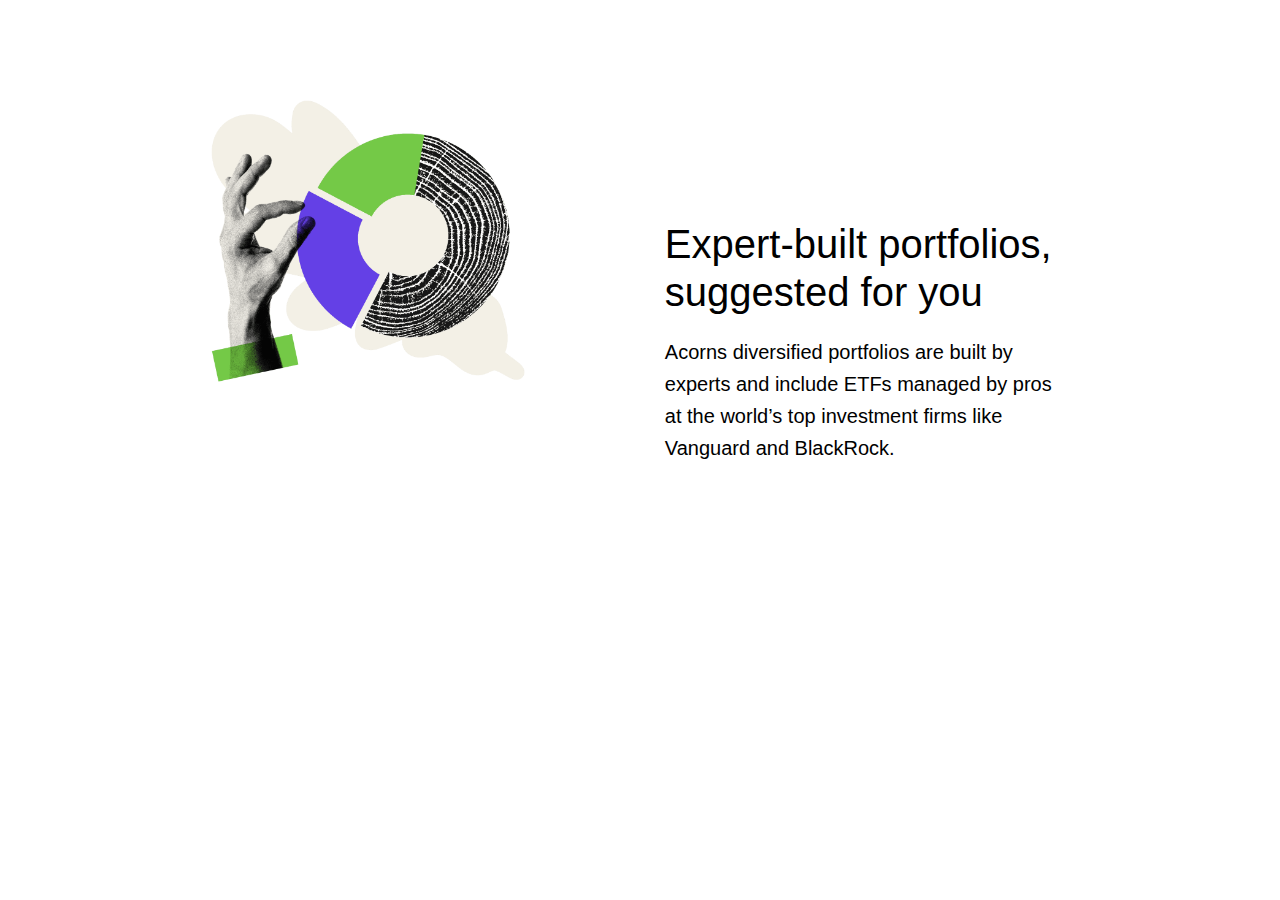
==== index.html @ bcb66275 "upcode" ====
<!DOCTYPE html>
<html lang="en">
<head>
    <meta charset="UTF-8">
    <meta name="viewport" content="width=device-width, initial-scale=1.0">
    <link rel="stylesheet" href="./assets/css/base.css">
    <link rel="stylesheet" href="./assets/css/main.css">
    <title>PROJECT DEMO THREE</title>
</head>
<body>
    <!-- !: XUAN -->
    <div id="content-main">
       <div class="content-section-two">
            <div class="section-img row-half">
                <div class="section-img-suggested">
                    <img src="./assets/image/content-section-two.webp" alt="SUGGESTED" class="section-two-sugg">
                </div>
            </div>

            <div class="section-text row-half">
                <div class="section-text-one">
                    <h1>Expert-built portfolios, suggested for you</h1>
                </div>

                <div class="section-text-two">
                    <p>Acorns diversified portfolios are built by experts and include ETFs managed by pros at the world’s top investment firms like Vanguard and BlackRock.</p>
                </div>
            </div>
       </div>
    </div>
    <!-- !: XUAN -->
</body>
</html>
---- assets/css/base.css ----
*{
    margin: 0;
    padding: 0;
    box-sizing: border-box;
}

body {
    font-family: "Avenir Next", Helvetica, Arial, sans-serif;
    background-color: #ffffff;
}
:root {
    --text-color: #191919;
}
---- assets/css/main.css ----
/* !: XUAN */
.content-section-two {
    display: flex;
    margin: 100px 151px 0px 151px;
    padding: 0px 60px;
}

.content-section-two .section-img {
    margin-right: 80px;
}

.content-section-two .section-img-suggested {
    width: 100%;
    text-align: center;
}

.content-section-two .section-img-suggested img {
    width: 100%; 
}

.content-section-two .section-text {
    padding: 120px 0px 0px 60px;
   
}

.content-section-two .section-text .section-text-one h1{
    font-weight: 500;
    font-size: 40px;
    line-height: 48px;
    letter-spacing: 0;
    margin-bottom: 20px;
}

.content-section-two .section-text .section-text-two p {
    font-size: 20px;
    line-height: 32px;
    font-weight: 500;
    letter-spacing: 0;
}
/* !: XUAN */
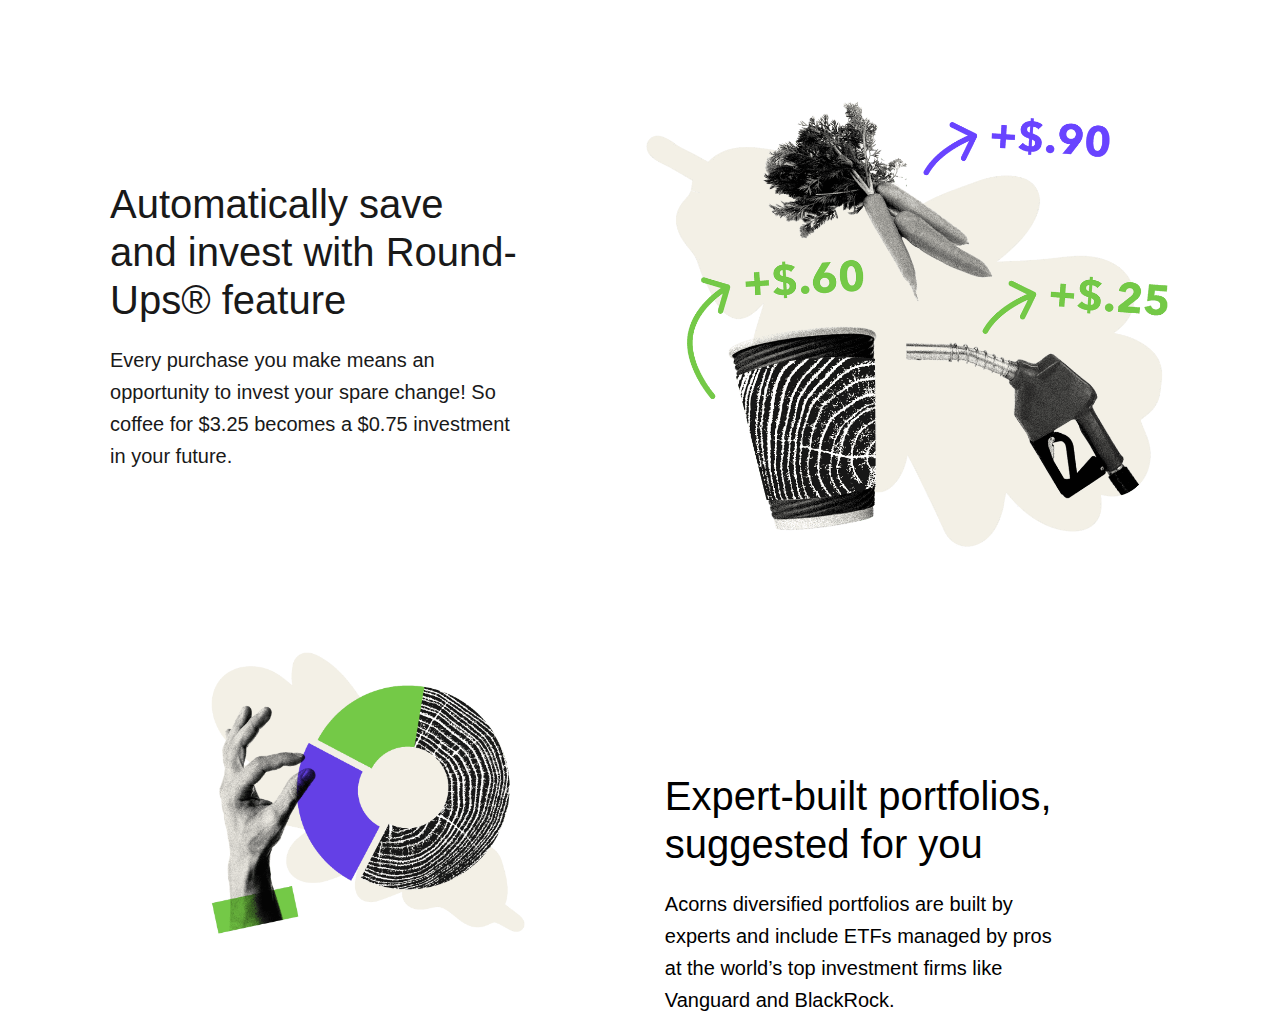
==== commit ae3cfcea: "Merge branch 'content-section-two' into sub-master" ====
--- a/index.html
+++ b/index.html
@@ -10,6 +10,31 @@
 <body>
     <!-- !: XUAN -->
     <div id="content-main">
+        <!-- !CODE CUA MIN MIN -->
+        <!-- *BEGIN CONTENT-SECTION-ONE -->
+        <div id="content-section-one">
+            <!--?WRAPPER-CONTENT-ONE -->
+            <div class="wrapper-content-one">
+                <!-- &CONTENT-TEXT-HEADER -->
+                <h2 class="content-text-header">
+                    Automatically save <br>
+                    and invest with Round-<br>
+                    Ups® feature
+                </h2>
+                <!-- &CONTET-TEXT-PARA -->
+                <p class="content-text-paragraph">
+                    Every purchase you make means an <br>
+                    opportunity to invest your spare change! So <br>
+                    coffee for $3.25 becomes a $0.75 investment <br> in your future.
+                </p>
+            </div>
+            <!--?WRAPPER-CONTENT-TWO -->
+            <div class="wrapper-content-two">
+                <img src="./assets/image/content-section-one.webp" alt="" class="content-text-img">
+            </div>
+        </div>
+        <!-- *END CONTENT-SECTION-ONE -->
+        <!-- !CODE CUA MIN MIN -->
        <div class="content-section-two">
             <div class="section-img row-half">
                 <div class="section-img-suggested">
--- a/assets/css/main.css
+++ b/assets/css/main.css
@@ -1,3 +1,47 @@
+/* !CODE CUA MIN MIN */
+/* *BEGIN CONTENT-SECTION-ONE */
+/* ?WRAPPER-CONTENT-ONE */
+#content-section-one
+.wrapper-content-one
+.content-text-header{
+    font-size: 40px;
+    line-height: 48px;
+    letter-spacing: 0;
+    font-weight: 500;
+    color: var(--text-color);
+    margin-bottom: 20px;
+}
+#content-section-one
+.wrapper-content-one
+.content-text-paragraph{
+    font-size: 20px;
+    line-height: 32px;
+    color: var(--text-color);
+    font-weight: 200;
+}
+.wrapper-content-one{
+    position: relative;
+    top: 0;
+    left: 23px;
+}
+/* ?WRAPPER-CONTENT-TWO  */
+#content-section-one
+.wrapper-content-two
+.content-text-img{
+    position: relative;
+    top: 0;
+    right: 23px;
+    width: 525px;
+    height: 448px;
+}
+/**CONTENT-SECTION-ONE*/
+#content-section-one{
+    display: flex;
+    justify-content: space-around;
+    align-items: center;
+    margin-top: 100px;
+}
+/* !CODE CUA MIN MIN */
 /* !: XUAN */
 .content-section-two {
     display: flex;
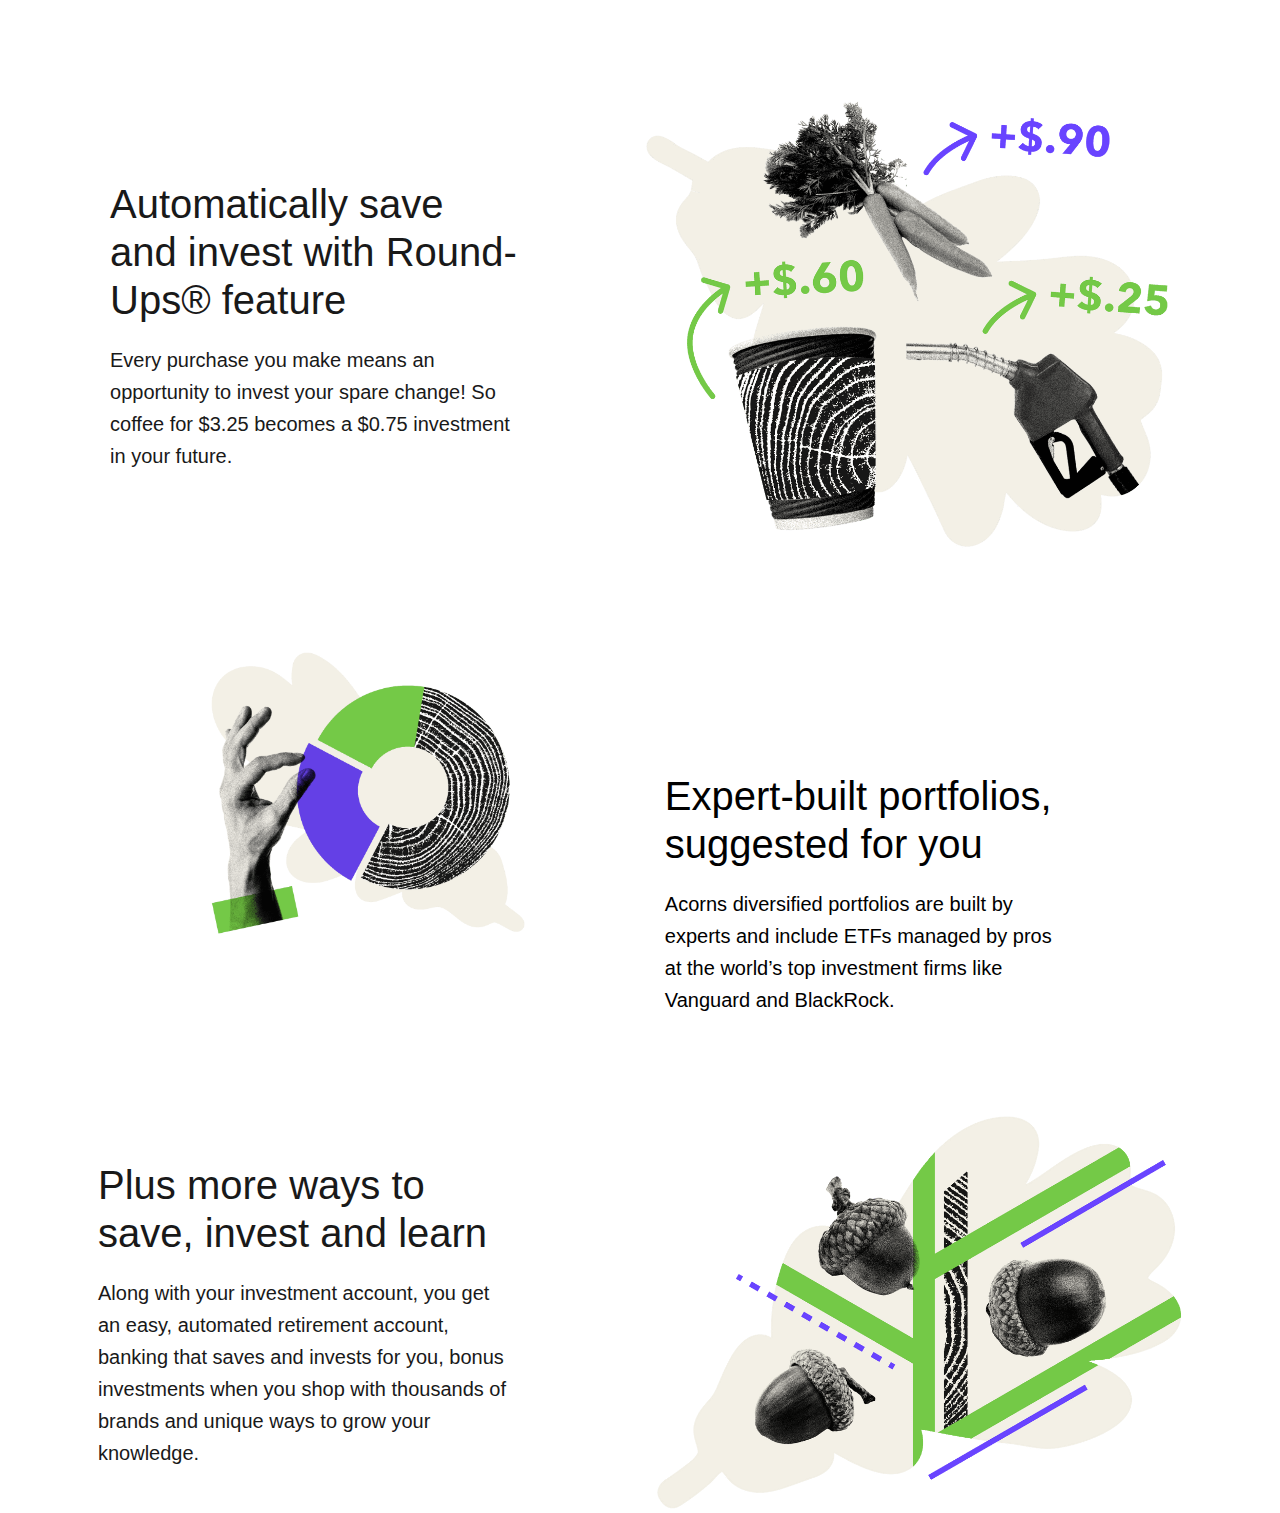
==== commit 4c444cf7: "da xu ly xong 3 source code" ====
--- a/index.html
+++ b/index.html
@@ -8,7 +8,6 @@
     <title>PROJECT DEMO THREE</title>
 </head>
 <body>
-    <!-- !: XUAN -->
     <div id="content-main">
         <!-- !CODE CUA MIN MIN -->
         <!-- *BEGIN CONTENT-SECTION-ONE -->
@@ -35,7 +34,8 @@
         </div>
         <!-- *END CONTENT-SECTION-ONE -->
         <!-- !CODE CUA MIN MIN -->
-       <div class="content-section-two">
+        <!-- !: XUAN -->
+        <div class="content-section-two">
             <div class="section-img row-half">
                 <div class="section-img-suggested">
                     <img src="./assets/image/content-section-two.webp" alt="SUGGESTED" class="section-two-sugg">
@@ -51,8 +51,25 @@
                     <p>Acorns diversified portfolios are built by experts and include ETFs managed by pros at the world’s top investment firms like Vanguard and BlackRock.</p>
                 </div>
             </div>
-       </div>
+        </div>
+        <!-- !: XUAN -->
+        <!--!: SOURCE CODE ADAM HOANG -->
+        <!-- *: CONTENT SECTION THREE -->
+        <div id="content-section-three">
+            <!-- ?: CONTENT WRAPPER ELEMENT ONE -->
+            <div class="content-wrapper-text_one">
+                <!-- &: WRAPPER HEADING -->
+                <h2 class="content-text-heading">Plus more ways to <br>save, invest and learn</h2>
+                <!-- &: WRAPPER DESCRIPTION -->
+                <p class="content-text-description">Along with your investment account, you get <br>an easy, automated retirement account, <br>banking that saves and invests for you, bonus <br>investments when you shop with thousands of <br>brands and unique ways to grow your <br>knowledge.</p>
+            </div>
+            <!-- ?: CONTENT WRAPPER ELEMENT TWO -->
+            <!-- &: CONTENT WRAPPER IMAGE -->
+            <div class="content-wrapper-image_two">
+                <img src="./assets/image/content-section-three.webp" alt="img-section-three" class="content-img-section-three">
+            </div>
+        </div>
+        <!--!: SOURCE CODE ADAM HOANG -->
     </div>
-    <!-- !: XUAN -->
 </body>
 </html>--- a/assets/css/base.css
+++ b/assets/css/base.css
@@ -12,3 +12,11 @@
     --text-color: #191919;
 }
 
+<<<<<<< HEAD
+/* COMMON */
+.row-half {
+    width: 50%;
+}
+/* END COMMON */
+=======
+>>>>>>> content-section-three
--- a/assets/css/main.css
+++ b/assets/css/main.css
@@ -81,4 +81,50 @@
     font-weight: 500;
     letter-spacing: 0;
 }
-/* !: XUAN */+/* !: XUAN */
+/* !: CODE ADAM HOANG */
+
+#content-section-three {
+    margin-top: 100px;
+    padding: 0 60px;
+    display: flex;
+    justify-content: center;
+    align-items: center;
+    /* margin-left: 127px;
+    margin-right: 127px; */
+
+}
+
+#content-section-three
+.content-wrapper-text_one {
+    margin-right: 151px;
+}
+
+#content-section-three 
+.content-wrapper-text_one
+.content-text-heading {
+    font-size: 40px;
+    line-height: 48px;
+    margin-bottom: 20px;
+    font-weight: 500;
+    color: var(--text-color);
+}
+
+#content-section-three
+.content-wrapper-text_one
+.content-text-description {
+    font-size: 20px;
+    line-height: 32px;
+    font-weight: 400;
+    color: var(--text-color);
+}
+
+#content-section-three
+.content-wrapper-image_two
+.content-img-section-three {
+    width: 525px;
+    /* margin-left: 155px; */
+    height: 393px;
+}
+
+/* !: CODE ADAM HOANG */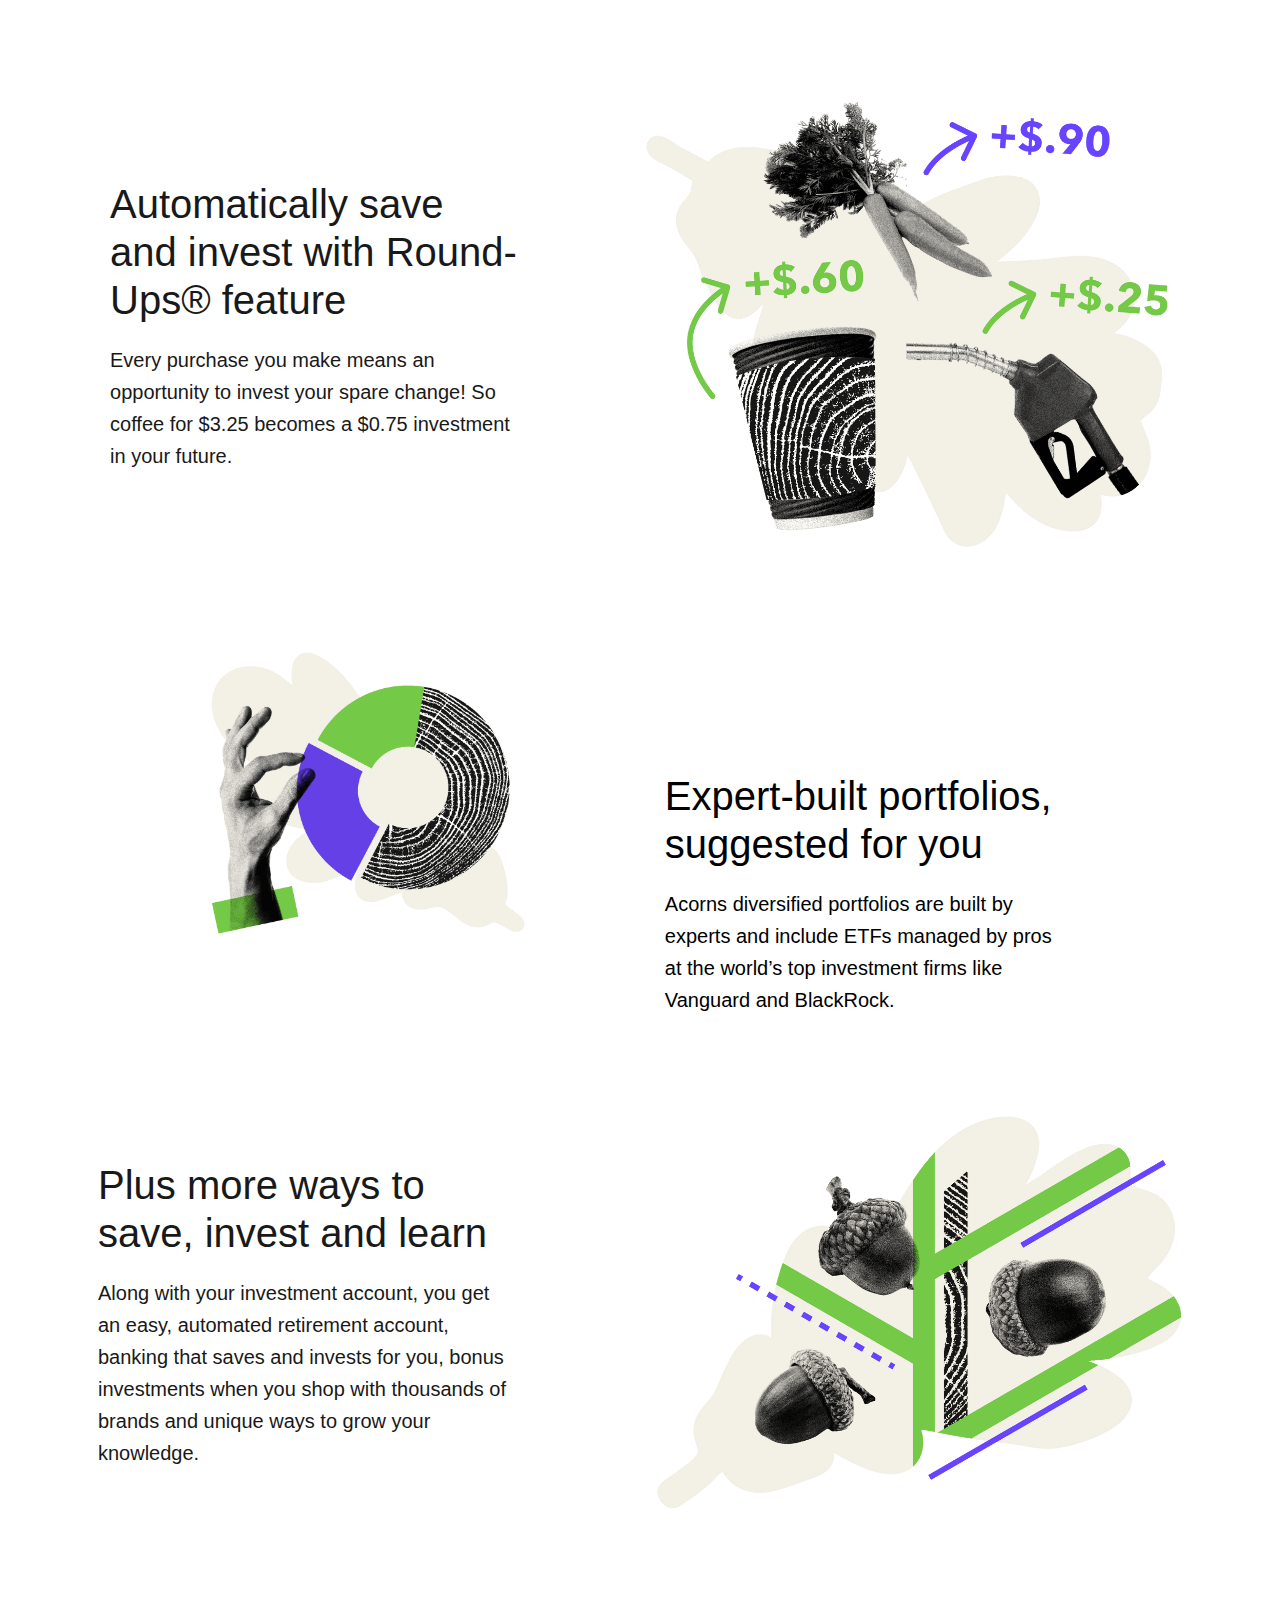
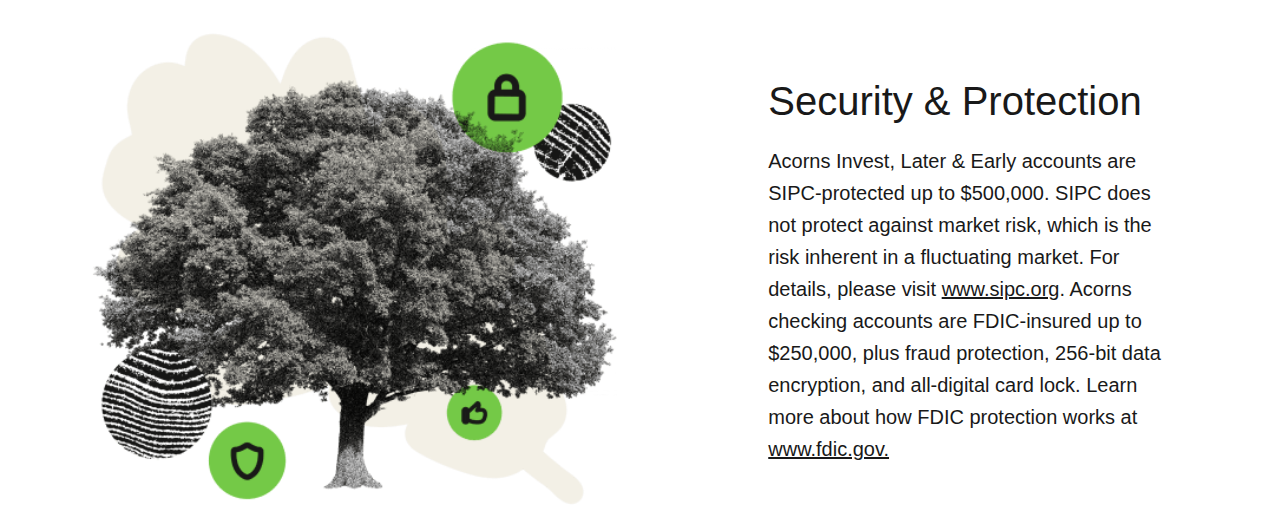
==== commit aa7fa619: "Merge branch 'content-section-four' into sub-master" ====
--- a/index.html
+++ b/index.html
@@ -70,6 +70,38 @@
             </div>
         </div>
         <!--!: SOURCE CODE ADAM HOANG -->
+        <!-- !: SOURCE CODE PBEMITS -->
+        <!-- *: CONTENT SECTION FOUR -->
+        <div id="content-section-four">
+            <!-- ?: CONTENT WRAPPER ELEMENT ONE -->
+            <div class="content-wrapper-element-one">
+                <!-- &: WRAPPER ELEMENT IMAGE -->
+                <div class="wrapper-element-image">
+                    <img src="./assets/image/content-section-four.webp" alt="image four" class="wrapper-element-img">
+                </div>
+            </div>
+            <!-- ?: CONTENT WRAPPER ELEMENT TWO -->
+            <div class="content-wrapper-element-two">
+                <div class="wrapper-element-texts">
+                <!-- &: WRAPPER ELEMENT HEADING -->
+                    <h2 class="wrapper-element-heading">Security & Protection</h2>
+                <!-- &: WRAPPER ELEMENT PARAGRAH -->
+                    <p class="wrapper-element-paragrah">
+                        Acorns Invest, Later & Early accounts are <br>
+                        SIPC-protected up to $500,000. SIPC does <br>
+                        not protect against market risk, which is the <br>
+                        risk inherent in a fluctuating market. For <br>
+                        details, please visit <a href="#">www.sipc.org</a>. Acorns <br>
+                        checking accounts are FDIC-insured up to <br>
+                        $250,000, plus fraud protection, 256-bit data <br>
+                        encryption, and all-digital card lock. Learn <br>
+                        more about how FDIC protection works at <br>
+                        <a href="#">www.fdic.gov.</a>
+                    </p>
+                </div>
+            </div>
+        </div>
+        <!-- !: SOURCE CODE PBEMITS -->
     </div>
 </body>
 </html>--- a/assets/css/main.css
+++ b/assets/css/main.css
@@ -127,4 +127,63 @@
     height: 393px;
 }
 
-/* !: CODE ADAM HOANG */+/* !: CODE ADAM HOANG */
+/* !: SOURCE CODE PBEMITS */
+/* *: CONTENT SECTION FOUR */
+#content-main
+#content-section-four {
+    margin-top: 120px;
+    display: flex;
+    align-items: center;
+    justify-content: center;
+}
+#content-section-four
+.content-wrapper-element-one {
+    margin-right: 27px;
+}
+#content-section-four
+.content-wrapper-element-two {
+    margin-left: 151px;
+    position: relative;
+    left: -27px;
+}
+/* ?: CONTENT WRAPPER ELEMENT ONE */
+/* &: WRAPPER ELEMENT IMAGE */
+#content-section-four
+.content-wrapper-element-one
+.wrapper-element-image 
+.wrapper-element-img {
+    width: 525px;
+    height: 472px;
+}
+/* ?: CONTENT WRAPPER ELEMENT TWO */
+/* &: WRAPPER ELEMENT HEADING */
+#content-section-four
+.content-wrapper-element-two
+.wrapper-element-texts
+.wrapper-element-heading {
+    font-size: 40px;
+    line-height: 48px;
+    letter-spacing: 0;
+    font-weight: 500;
+    color: var(--text-color);
+    margin-bottom: 20px;
+}
+/* &: WRAPPER ELEMENT PARAGRAH */
+#content-section-four
+.content-wrapper-element-two
+.wrapper-element-texts
+.wrapper-element-paragrah {
+    font-size: 20px;
+    line-height: 32px;
+    letter-spacing: 0;
+    font-weight: 50;
+    color: var(--text-color);
+}
+#content-section-four
+.content-wrapper-element-two
+.wrapper-element-texts
+.wrapper-element-paragrah a {
+color: var(--text-color);
+}
+/* !: SOURCE CODE PBEMITS */
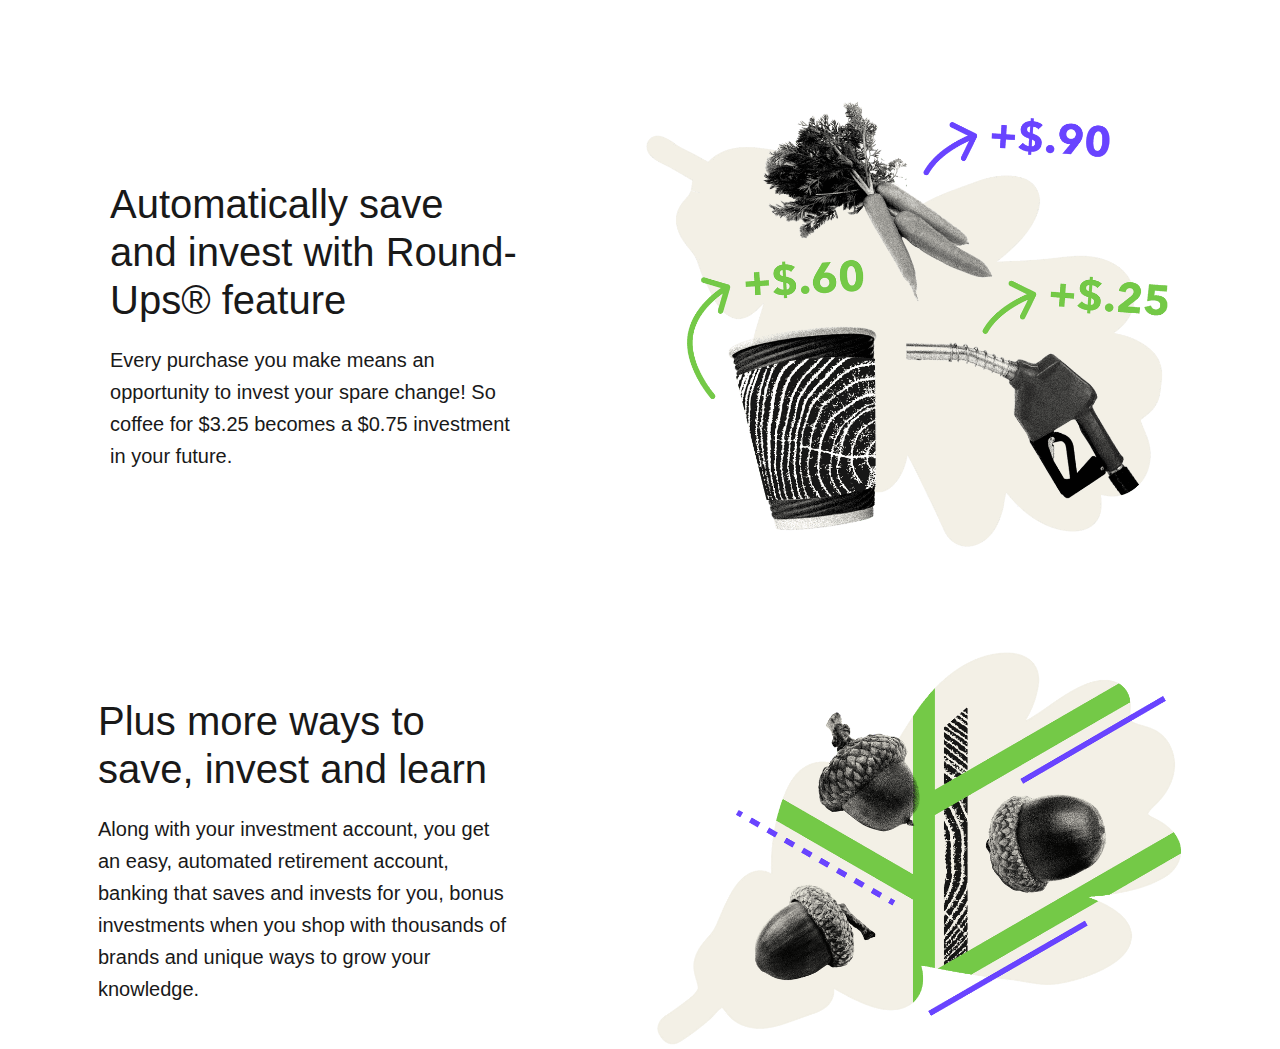
==== commit 3b45dff4: "Merge branch 'content-section-one' into content-section-three" ====
--- a/index.html
+++ b/index.html
@@ -34,25 +34,6 @@
         </div>
         <!-- *END CONTENT-SECTION-ONE -->
         <!-- !CODE CUA MIN MIN -->
-        <!-- !: XUAN -->
-        <div class="content-section-two">
-            <div class="section-img row-half">
-                <div class="section-img-suggested">
-                    <img src="./assets/image/content-section-two.webp" alt="SUGGESTED" class="section-two-sugg">
-                </div>
-            </div>
-
-            <div class="section-text row-half">
-                <div class="section-text-one">
-                    <h1>Expert-built portfolios, suggested for you</h1>
-                </div>
-
-                <div class="section-text-two">
-                    <p>Acorns diversified portfolios are built by experts and include ETFs managed by pros at the world’s top investment firms like Vanguard and BlackRock.</p>
-                </div>
-            </div>
-        </div>
-        <!-- !: XUAN -->
         <!--!: SOURCE CODE ADAM HOANG -->
         <!-- *: CONTENT SECTION THREE -->
         <div id="content-section-three">
@@ -70,38 +51,6 @@
             </div>
         </div>
         <!--!: SOURCE CODE ADAM HOANG -->
-        <!-- !: SOURCE CODE PBEMITS -->
-        <!-- *: CONTENT SECTION FOUR -->
-        <div id="content-section-four">
-            <!-- ?: CONTENT WRAPPER ELEMENT ONE -->
-            <div class="content-wrapper-element-one">
-                <!-- &: WRAPPER ELEMENT IMAGE -->
-                <div class="wrapper-element-image">
-                    <img src="./assets/image/content-section-four.webp" alt="image four" class="wrapper-element-img">
-                </div>
-            </div>
-            <!-- ?: CONTENT WRAPPER ELEMENT TWO -->
-            <div class="content-wrapper-element-two">
-                <div class="wrapper-element-texts">
-                <!-- &: WRAPPER ELEMENT HEADING -->
-                    <h2 class="wrapper-element-heading">Security & Protection</h2>
-                <!-- &: WRAPPER ELEMENT PARAGRAH -->
-                    <p class="wrapper-element-paragrah">
-                        Acorns Invest, Later & Early accounts are <br>
-                        SIPC-protected up to $500,000. SIPC does <br>
-                        not protect against market risk, which is the <br>
-                        risk inherent in a fluctuating market. For <br>
-                        details, please visit <a href="#">www.sipc.org</a>. Acorns <br>
-                        checking accounts are FDIC-insured up to <br>
-                        $250,000, plus fraud protection, 256-bit data <br>
-                        encryption, and all-digital card lock. Learn <br>
-                        more about how FDIC protection works at <br>
-                        <a href="#">www.fdic.gov.</a>
-                    </p>
-                </div>
-            </div>
-        </div>
-        <!-- !: SOURCE CODE PBEMITS -->
     </div>
 </body>
 </html>--- a/assets/css/main.css
+++ b/assets/css/main.css
@@ -42,46 +42,6 @@
     margin-top: 100px;
 }
 /* !CODE CUA MIN MIN */
-/* !: XUAN */
-.content-section-two {
-    display: flex;
-    margin: 100px 151px 0px 151px;
-    padding: 0px 60px;
-}
-
-.content-section-two .section-img {
-    margin-right: 80px;
-}
-
-.content-section-two .section-img-suggested {
-    width: 100%;
-    text-align: center;
-}
-
-.content-section-two .section-img-suggested img {
-    width: 100%; 
-}
-
-.content-section-two .section-text {
-    padding: 120px 0px 0px 60px;
-   
-}
-
-.content-section-two .section-text .section-text-one h1{
-    font-weight: 500;
-    font-size: 40px;
-    line-height: 48px;
-    letter-spacing: 0;
-    margin-bottom: 20px;
-}
-
-.content-section-two .section-text .section-text-two p {
-    font-size: 20px;
-    line-height: 32px;
-    font-weight: 500;
-    letter-spacing: 0;
-}
-/* !: XUAN */
 /* !: CODE ADAM HOANG */
 
 #content-section-three {
@@ -127,63 +87,4 @@
     height: 393px;
 }
 
-/* !: CODE ADAM HOANG */
-/* !: SOURCE CODE PBEMITS */
-/* *: CONTENT SECTION FOUR */
-#content-main
-#content-section-four {
-    margin-top: 120px;
-    display: flex;
-    align-items: center;
-    justify-content: center;
-}
-#content-section-four
-.content-wrapper-element-one {
-    margin-right: 27px;
-}
-#content-section-four
-.content-wrapper-element-two {
-    margin-left: 151px;
-    position: relative;
-    left: -27px;
-}
-/* ?: CONTENT WRAPPER ELEMENT ONE */
-/* &: WRAPPER ELEMENT IMAGE */
-#content-section-four
-.content-wrapper-element-one
-.wrapper-element-image 
-.wrapper-element-img {
-    width: 525px;
-    height: 472px;
-}
-/* ?: CONTENT WRAPPER ELEMENT TWO */
-/* &: WRAPPER ELEMENT HEADING */
-#content-section-four
-.content-wrapper-element-two
-.wrapper-element-texts
-.wrapper-element-heading {
-    font-size: 40px;
-    line-height: 48px;
-    letter-spacing: 0;
-    font-weight: 500;
-    color: var(--text-color);
-    margin-bottom: 20px;
-}
-/* &: WRAPPER ELEMENT PARAGRAH */
-#content-section-four
-.content-wrapper-element-two
-.wrapper-element-texts
-.wrapper-element-paragrah {
-    font-size: 20px;
-    line-height: 32px;
-    letter-spacing: 0;
-    font-weight: 50;
-    color: var(--text-color);
-}
-#content-section-four
-.content-wrapper-element-two
-.wrapper-element-texts
-.wrapper-element-paragrah a {
-color: var(--text-color);
-}
-/* !: SOURCE CODE PBEMITS */
+/* !: CODE ADAM HOANG */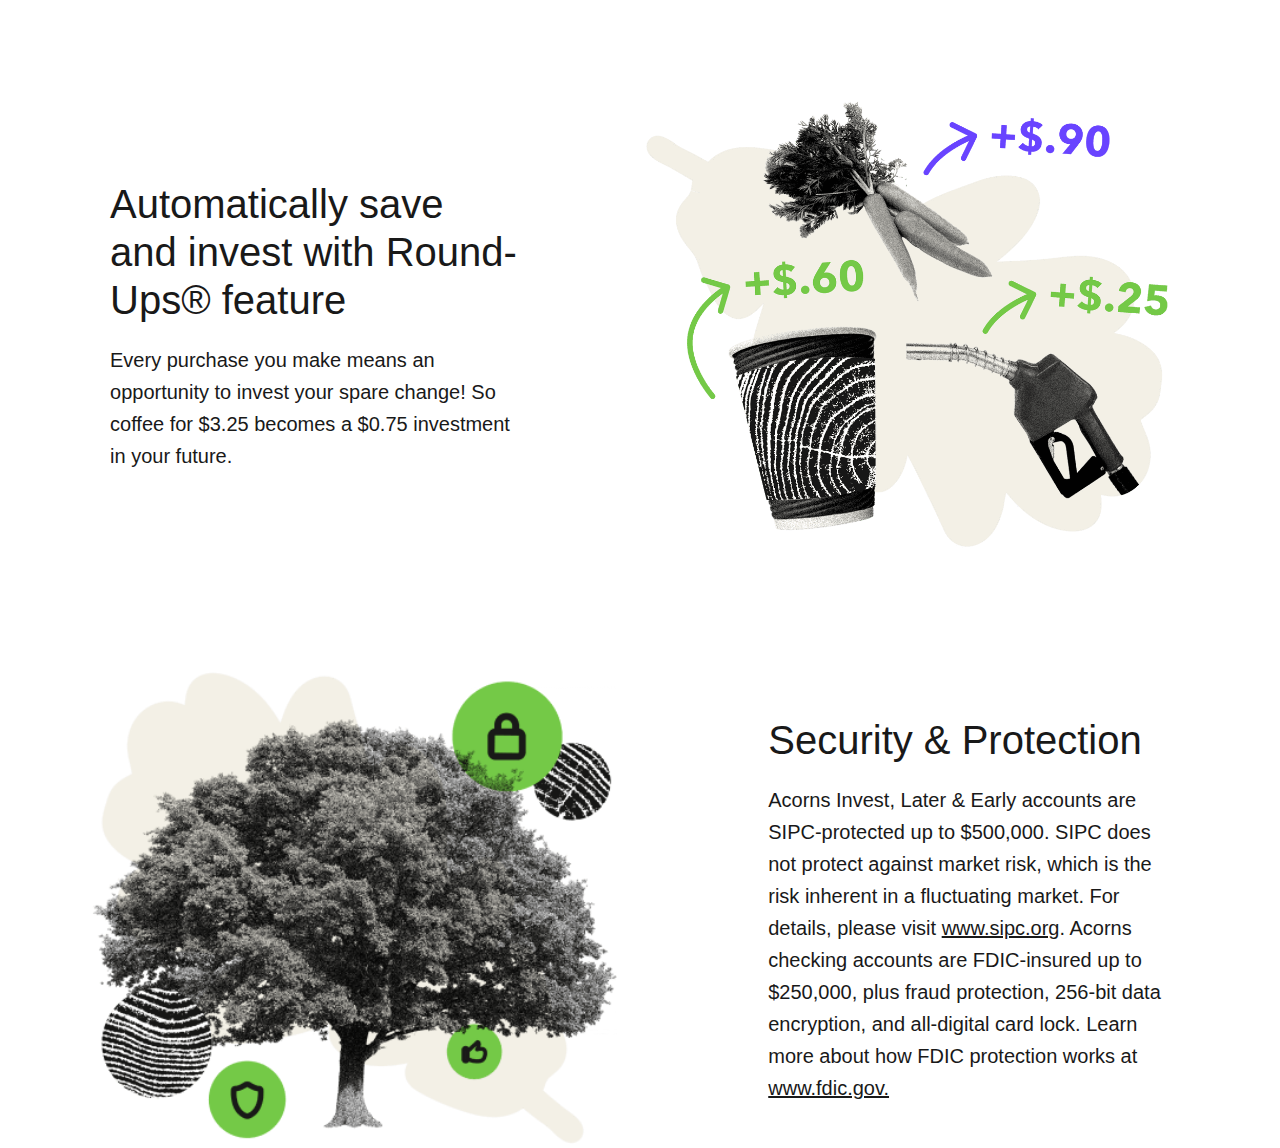
==== commit 9399da2c: "Merge branch 'content-section-one' into content-section-four" ====
--- a/index.html
+++ b/index.html
@@ -34,23 +34,38 @@
         </div>
         <!-- *END CONTENT-SECTION-ONE -->
         <!-- !CODE CUA MIN MIN -->
-        <!--!: SOURCE CODE ADAM HOANG -->
-        <!-- *: CONTENT SECTION THREE -->
-        <div id="content-section-three">
+        <!-- !: SOURCE CODE PBEMITS -->
+        <!-- *: CONTENT SECTION FOUR -->
+        <div id="content-section-four">
             <!-- ?: CONTENT WRAPPER ELEMENT ONE -->
-            <div class="content-wrapper-text_one">
-                <!-- &: WRAPPER HEADING -->
-                <h2 class="content-text-heading">Plus more ways to <br>save, invest and learn</h2>
-                <!-- &: WRAPPER DESCRIPTION -->
-                <p class="content-text-description">Along with your investment account, you get <br>an easy, automated retirement account, <br>banking that saves and invests for you, bonus <br>investments when you shop with thousands of <br>brands and unique ways to grow your <br>knowledge.</p>
+            <div class="content-wrapper-element-one">
+                <!-- &: WRAPPER ELEMENT IMAGE -->
+                <div class="wrapper-element-image">
+                    <img src="./assets/image/content-section-four.webp" alt="image four" class="wrapper-element-img">
+                </div>
             </div>
             <!-- ?: CONTENT WRAPPER ELEMENT TWO -->
-            <!-- &: CONTENT WRAPPER IMAGE -->
-            <div class="content-wrapper-image_two">
-                <img src="./assets/image/content-section-three.webp" alt="img-section-three" class="content-img-section-three">
+            <div class="content-wrapper-element-two">
+                <div class="wrapper-element-texts">
+                <!-- &: WRAPPER ELEMENT HEADING -->
+                    <h2 class="wrapper-element-heading">Security & Protection</h2>
+                <!-- &: WRAPPER ELEMENT PARAGRAH -->
+                    <p class="wrapper-element-paragrah">
+                        Acorns Invest, Later & Early accounts are <br>
+                        SIPC-protected up to $500,000. SIPC does <br>
+                        not protect against market risk, which is the <br>
+                        risk inherent in a fluctuating market. For <br>
+                        details, please visit <a href="#">www.sipc.org</a>. Acorns <br>
+                        checking accounts are FDIC-insured up to <br>
+                        $250,000, plus fraud protection, 256-bit data <br>
+                        encryption, and all-digital card lock. Learn <br>
+                        more about how FDIC protection works at <br>
+                        <a href="#">www.fdic.gov.</a>
+                    </p>
+                </div>
             </div>
         </div>
-        <!--!: SOURCE CODE ADAM HOANG -->
+        <!-- !: SOURCE CODE PBEMITS -->
     </div>
 </body>
 </html>--- a/assets/css/main.css
+++ b/assets/css/main.css
@@ -42,49 +42,62 @@
     margin-top: 100px;
 }
 /* !CODE CUA MIN MIN */
-/* !: CODE ADAM HOANG */
-
-#content-section-three {
-    margin-top: 100px;
-    padding: 0 60px;
+/* !: SOURCE CODE PBEMITS */
+/* *: CONTENT SECTION FOUR */
+#content-main
+#content-section-four {
+    margin-top: 120px;
     display: flex;
+    align-items: center;
     justify-content: center;
-    align-items: center;
-    /* margin-left: 127px;
-    margin-right: 127px; */
-
 }
-
-#content-section-three
-.content-wrapper-text_one {
-    margin-right: 151px;
+#content-section-four
+.content-wrapper-element-one {
+    margin-right: 27px;
 }
-
-#content-section-three 
-.content-wrapper-text_one
-.content-text-heading {
+#content-section-four
+.content-wrapper-element-two {
+    margin-left: 151px;
+    position: relative;
+    left: -27px;
+}
+/* ?: CONTENT WRAPPER ELEMENT ONE */
+/* &: WRAPPER ELEMENT IMAGE */
+#content-section-four
+.content-wrapper-element-one
+.wrapper-element-image 
+.wrapper-element-img {
+    width: 525px;
+    height: 472px;
+}
+/* ?: CONTENT WRAPPER ELEMENT TWO */
+/* &: WRAPPER ELEMENT HEADING */
+#content-section-four
+.content-wrapper-element-two
+.wrapper-element-texts
+.wrapper-element-heading {
     font-size: 40px;
     line-height: 48px;
-    margin-bottom: 20px;
+    letter-spacing: 0;
     font-weight: 500;
     color: var(--text-color);
+    margin-bottom: 20px;
 }
-
-#content-section-three
-.content-wrapper-text_one
-.content-text-description {
+/* &: WRAPPER ELEMENT PARAGRAH */
+#content-section-four
+.content-wrapper-element-two
+.wrapper-element-texts
+.wrapper-element-paragrah {
     font-size: 20px;
     line-height: 32px;
-    font-weight: 400;
+    letter-spacing: 0;
+    font-weight: 50;
     color: var(--text-color);
 }
-
-#content-section-three
-.content-wrapper-image_two
-.content-img-section-three {
-    width: 525px;
-    /* margin-left: 155px; */
-    height: 393px;
+#content-section-four
+.content-wrapper-element-two
+.wrapper-element-texts
+.wrapper-element-paragrah a {
+color: var(--text-color);
 }
-
-/* !: CODE ADAM HOANG */+/* !: SOURCE CODE PBEMITS */
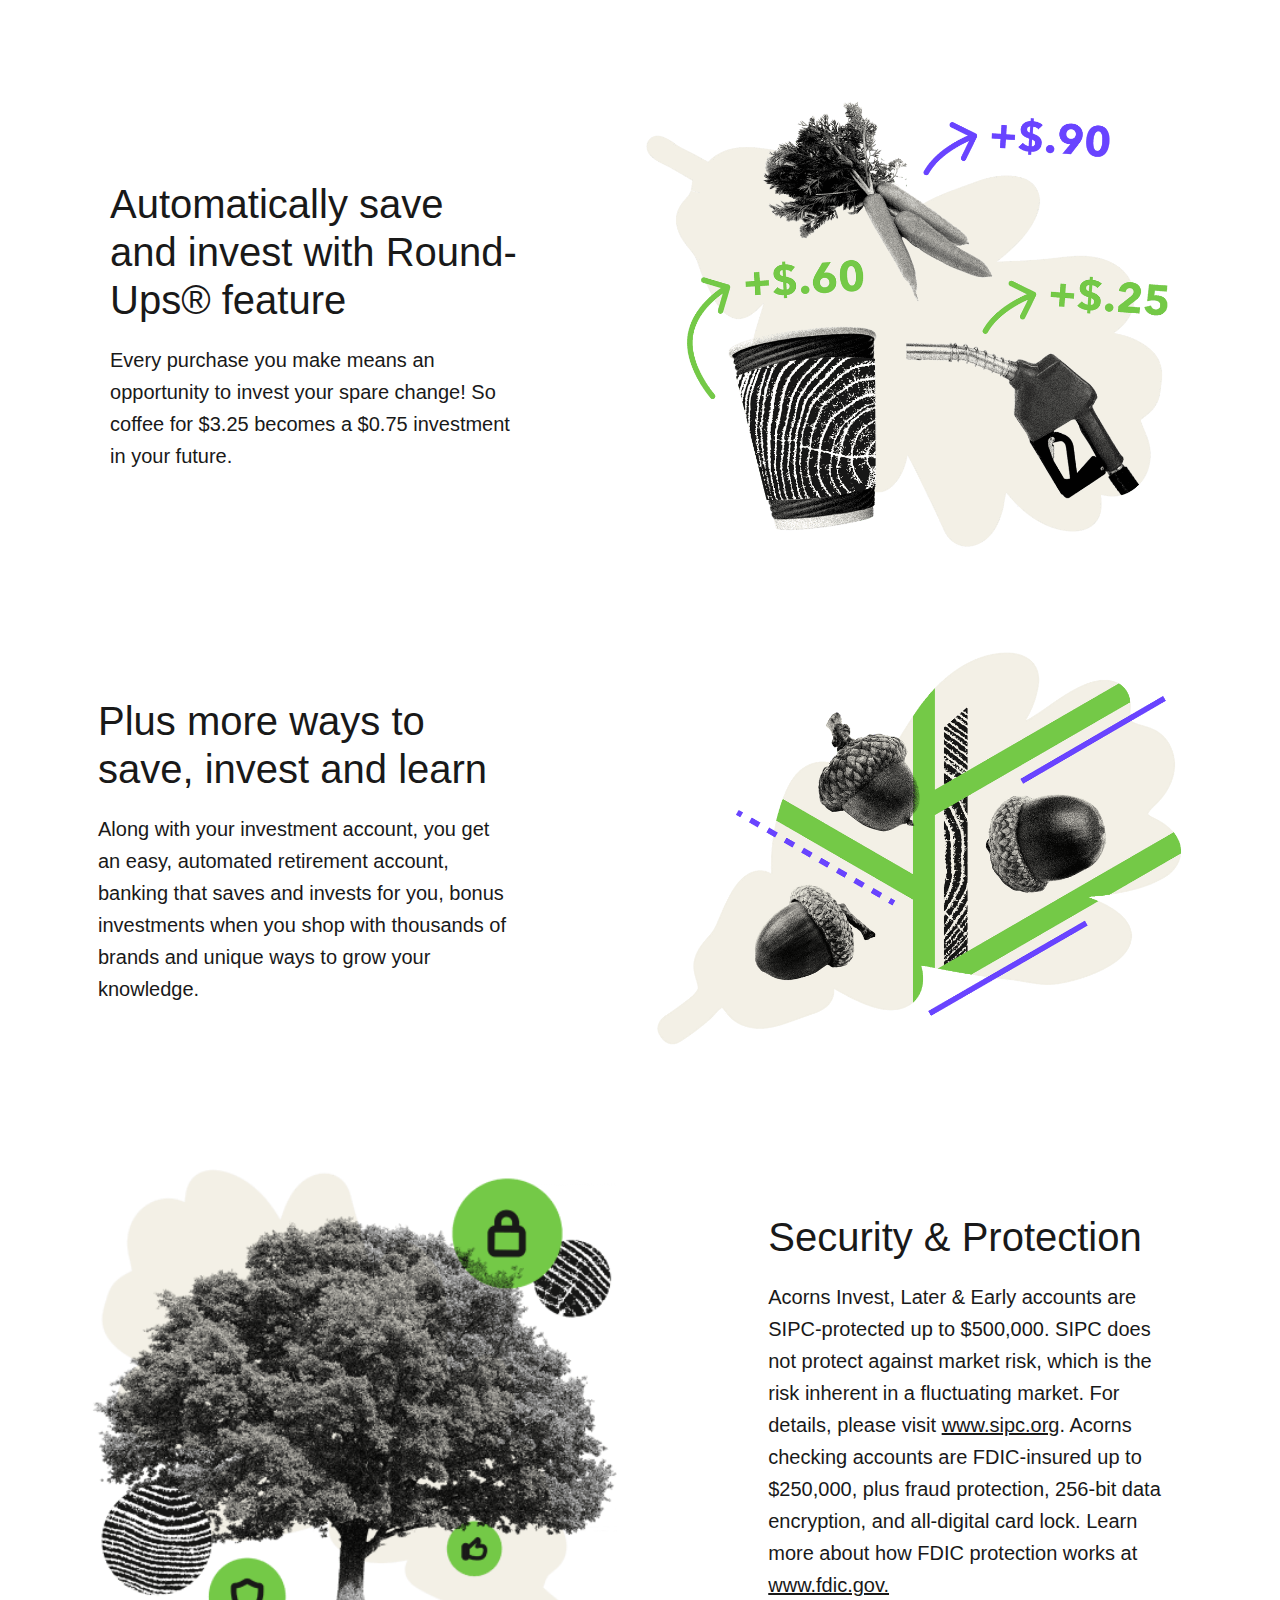
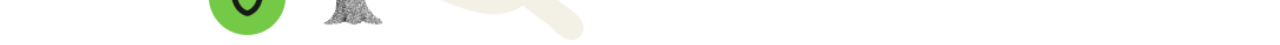
==== commit e28e9dd5: "helo" ====
--- a/index.html
+++ b/index.html
@@ -34,6 +34,23 @@
         </div>
         <!-- *END CONTENT-SECTION-ONE -->
         <!-- !CODE CUA MIN MIN -->
+        <!--!: SOURCE CODE ADAM HOANG -->
+        <!-- *: CONTENT SECTION THREE -->
+        <div id="content-section-three">
+            <!-- ?: CONTENT WRAPPER ELEMENT ONE -->
+            <div class="content-wrapper-text_one">
+                <!-- &: WRAPPER HEADING -->
+                <h2 class="content-text-heading">Plus more ways to <br>save, invest and learn</h2>
+                <!-- &: WRAPPER DESCRIPTION -->
+                <p class="content-text-description">Along with your investment account, you get <br>an easy, automated retirement account, <br>banking that saves and invests for you, bonus <br>investments when you shop with thousands of <br>brands and unique ways to grow your <br>knowledge.</p>
+            </div>
+            <!-- ?: CONTENT WRAPPER ELEMENT TWO -->
+            <!-- &: CONTENT WRAPPER IMAGE -->
+            <div class="content-wrapper-image_two">
+                <img src="./assets/image/content-section-three.webp" alt="img-section-three" class="content-img-section-three">
+            </div>
+        </div>
+        <!--!: SOURCE CODE ADAM HOANG -->
         <!-- !: SOURCE CODE PBEMITS -->
         <!-- *: CONTENT SECTION FOUR -->
         <div id="content-section-four">
--- a/assets/css/main.css
+++ b/assets/css/main.css
@@ -42,6 +42,52 @@
     margin-top: 100px;
 }
 /* !CODE CUA MIN MIN */
+/* !: CODE ADAM HOANG */
+
+#content-section-three {
+    margin-top: 100px;
+    padding: 0 60px;
+    display: flex;
+    justify-content: center;
+    align-items: center;
+    /* margin-left: 127px;
+    margin-right: 127px; */
+
+}
+
+#content-section-three
+.content-wrapper-text_one {
+    margin-right: 151px;
+}
+
+#content-section-three 
+.content-wrapper-text_one
+.content-text-heading {
+    font-size: 40px;
+    line-height: 48px;
+    margin-bottom: 20px;
+    font-weight: 500;
+    color: var(--text-color);
+}
+
+#content-section-three
+.content-wrapper-text_one
+.content-text-description {
+    font-size: 20px;
+    line-height: 32px;
+    font-weight: 400;
+    color: var(--text-color);
+}
+
+#content-section-three
+.content-wrapper-image_two
+.content-img-section-three {
+    width: 525px;
+    /* margin-left: 155px; */
+    height: 393px;
+}
+
+/* !: CODE ADAM HOANG */
 /* !: SOURCE CODE PBEMITS */
 /* *: CONTENT SECTION FOUR */
 #content-main
